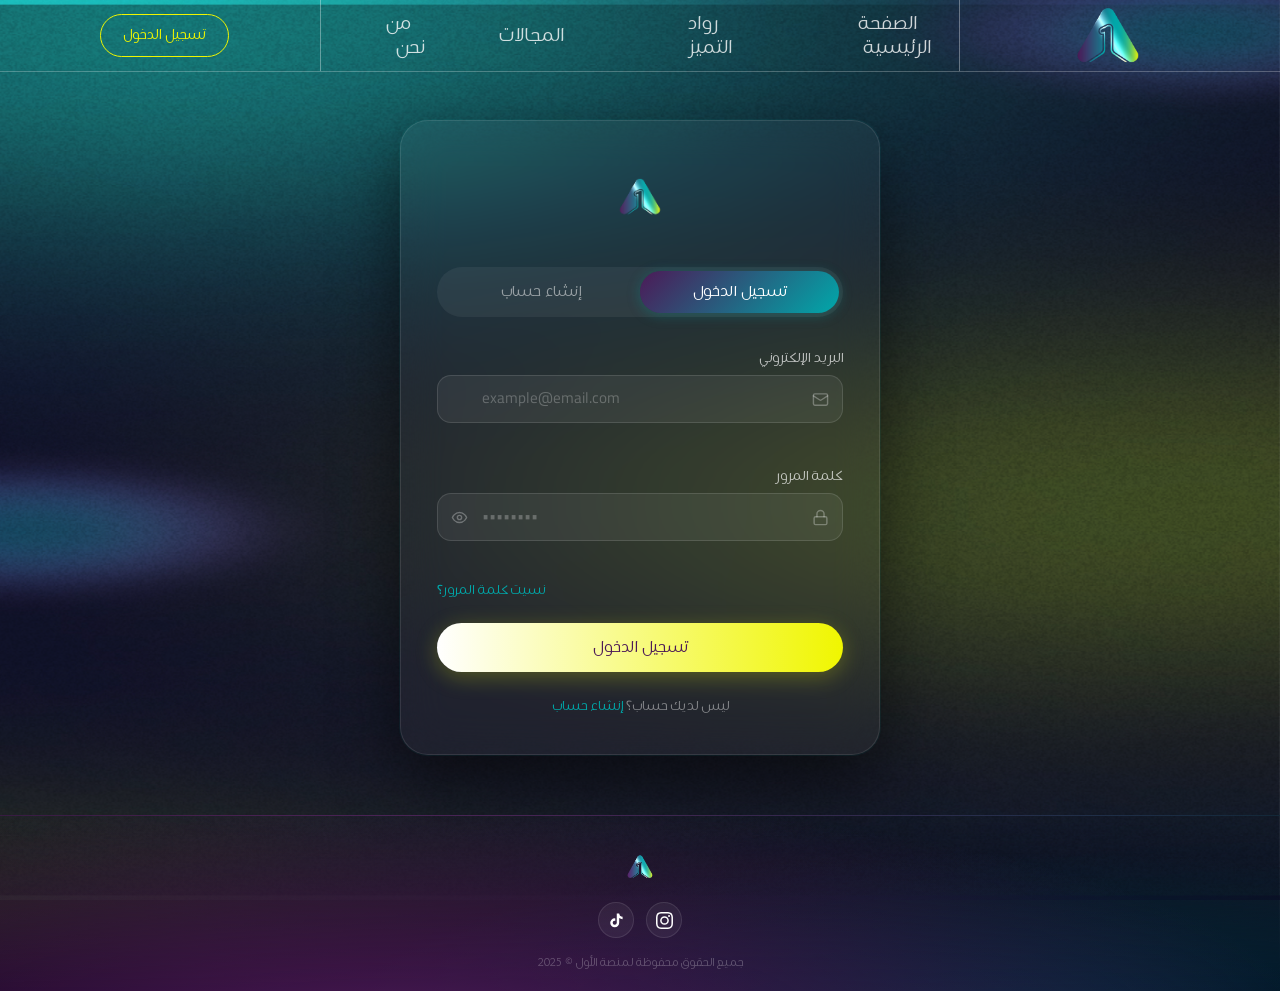
==== auth.html @ 6d7b95f9 "first commit" ====
<!DOCTYPE html>
<html lang="ar" dir="rtl">
<head>
  <meta charset="UTF-8">
  <meta name="viewport" content="width=device-width, initial-scale=1.0">
  <title>منصة الأول – تسجيل الدخول</title>
  <link rel="stylesheet" href="styles.css">
  <link rel="stylesheet" href="auth.css">
  <link href="https://fonts.googleapis.com/css2?family=Cairo:wght@300;400;600;700;900&display=swap" rel="stylesheet">
</head>
<body>

<div class="page-glass" aria-hidden="true"></div>

<!-- ══════════ HEADER ══════════ -->
<header class="hdr" id="hdr">
  <a href="index.html" class="logo">
    <img class="logo-img" src="assets/logo.png" alt="منصة الأول">
  </a>
  <ul class="nav" id="mainNav">
    <li><a href="index.html">الصفحة الرئيسية</a></li>
    <li><a href="index.html#pioneers-sec">رواد التميز</a></li>
    <li><a href="index.html#fields-sec">المجالات</a></li>
    <li><a href="index.html#team-sec">من نحن</a></li>
  </ul>
  <a href="auth.html" class="btn-login" style="border-color:var(--Y);color:var(--Y);">تسجيل الدخول</a>
  <div class="burger" id="burger"><span></span><span></span><span></span></div>
</header>

<!-- ══════════ AUTH SECTION ══════════ -->
<main class="auth-pg">
  <div class="auth-card">

    <!-- Logo inside card -->
    <div class="auth-logo">
      <img src="assets/logo.png" alt="منصة الأول">
    </div>

    <!-- Tabs -->
    <div class="auth-tabs" role="tablist">
      <button class="tab-btn active" id="tab-login" role="tab" aria-selected="true" aria-controls="panel-login" onclick="switchTab('login')">
        تسجيل الدخول
      </button>
      <button class="tab-btn" id="tab-signup" role="tab" aria-selected="false" aria-controls="panel-signup" onclick="switchTab('signup')">
        إنشاء حساب
      </button>
      <div class="tab-slider" id="tabSlider"></div>
    </div>

    <!-- ── LOGIN PANEL ── -->
    <div class="auth-panel active" id="panel-login" role="tabpanel">
      <form id="loginForm" novalidate autocomplete="on" onsubmit="submitLogin(event)">

        <div class="field-group">
          <label for="l-email">البريد الإلكتروني</label>
          <div class="input-wrap">
            <span class="input-icon">
              <svg width="17" height="17" viewBox="0 0 24 24" fill="none" stroke="currentColor" stroke-width="2" stroke-linecap="round" stroke-linejoin="round"><rect x="2" y="4" width="20" height="16" rx="2"/><path d="m22 7-8.97 5.7a1.94 1.94 0 0 1-2.06 0L2 7"/></svg>
            </span>
            <input type="email" id="l-email" name="email" placeholder="example@email.com" autocomplete="email" dir="ltr">
          </div>
          <span class="err-msg" id="l-email-err"></span>
        </div>

        <div class="field-group">
          <label for="l-pass">كلمة المرور</label>
          <div class="input-wrap">
            <span class="input-icon">
              <svg width="17" height="17" viewBox="0 0 24 24" fill="none" stroke="currentColor" stroke-width="2" stroke-linecap="round" stroke-linejoin="round"><rect x="3" y="11" width="18" height="11" rx="2"/><path d="M7 11V7a5 5 0 0 1 10 0v4"/></svg>
            </span>
            <input type="password" id="l-pass" name="password" placeholder="••••••••" autocomplete="current-password" dir="ltr">
            <button type="button" class="eye-btn" onclick="togglePass('l-pass', this)" aria-label="إظهار كلمة المرور">
              <svg class="eye-open" width="17" height="17" viewBox="0 0 24 24" fill="none" stroke="currentColor" stroke-width="2" stroke-linecap="round" stroke-linejoin="round"><path d="M2 12s3-7 10-7 10 7 10 7-3 7-10 7-10-7-10-7Z"/><circle cx="12" cy="12" r="3"/></svg>
              <svg class="eye-close" width="17" height="17" viewBox="0 0 24 24" fill="none" stroke="currentColor" stroke-width="2" stroke-linecap="round" stroke-linejoin="round" style="display:none"><path d="M17.94 17.94A10.07 10.07 0 0 1 12 20c-7 0-11-8-11-8a18.45 18.45 0 0 1 5.06-5.94"/><path d="M9.9 4.24A9.12 9.12 0 0 1 12 4c7 0 11 8 11 8a18.5 18.5 0 0 1-2.16 3.19"/><line x1="1" y1="1" x2="23" y2="23"/></svg>
            </button>
          </div>
          <span class="err-msg" id="l-pass-err"></span>
        </div>

        <div class="forgot-row">
          <a href="#" class="forgot-link">نسيت كلمة المرور؟</a>
        </div>

        <button type="submit" class="auth-btn">
          <span class="btn-text">تسجيل الدخول</span>
          <span class="btn-loader" aria-hidden="true"></span>
        </button>

        <p class="switch-hint">ليس لديك حساب؟ <button type="button" class="inline-link" onclick="switchTab('signup')">إنشاء حساب</button></p>
      </form>
    </div>

    <!-- ── SIGN UP PANEL ── -->
    <div class="auth-panel" id="panel-signup" role="tabpanel">
      <form id="signupForm" novalidate autocomplete="off" onsubmit="submitSignup(event)">

        <div class="field-group">
          <label for="s-name">الاسم الكامل</label>
          <div class="input-wrap">
            <span class="input-icon">
              <svg width="17" height="17" viewBox="0 0 24 24" fill="none" stroke="currentColor" stroke-width="2" stroke-linecap="round" stroke-linejoin="round"><circle cx="12" cy="8" r="4"/><path d="M4 20c0-4 3.6-7 8-7s8 3 8 7"/></svg>
            </span>
            <input type="text" id="s-name" name="fullname" placeholder="محمد أحمد العمري" autocomplete="name">
          </div>
          <span class="err-msg" id="s-name-err"></span>
        </div>

        <div class="field-group">
          <label for="s-email">البريد الإلكتروني</label>
          <div class="input-wrap">
            <span class="input-icon">
              <svg width="17" height="17" viewBox="0 0 24 24" fill="none" stroke="currentColor" stroke-width="2" stroke-linecap="round" stroke-linejoin="round"><rect x="2" y="4" width="20" height="16" rx="2"/><path d="m22 7-8.97 5.7a1.94 1.94 0 0 1-2.06 0L2 7"/></svg>
            </span>
            <input type="email" id="s-email" name="email" placeholder="example@email.com" autocomplete="email" dir="ltr">
          </div>
          <span class="err-msg" id="s-email-err"></span>
        </div>

        <div class="field-group">
          <label for="s-phone">رقم الهاتف</label>
          <div class="input-wrap">
            <span class="input-icon">
              <svg width="17" height="17" viewBox="0 0 24 24" fill="none" stroke="currentColor" stroke-width="2" stroke-linecap="round" stroke-linejoin="round"><path d="M22 16.92v3a2 2 0 0 1-2.18 2 19.79 19.79 0 0 1-8.63-3.07 19.5 19.5 0 0 1-6-6 19.79 19.79 0 0 1-3.07-8.67A2 2 0 0 1 4.11 2h3a2 2 0 0 1 2 1.72 12.84 12.84 0 0 0 .7 2.81 2 2 0 0 1-.45 2.11L8.09 9.91a16 16 0 0 0 6 6l1.27-1.27a2 2 0 0 1 2.11-.45 12.84 12.84 0 0 0 2.81.7A2 2 0 0 1 22 16.92z"/></svg>
            </span>
            <input type="tel" id="s-phone" name="phone" placeholder="05XXXXXXXX" autocomplete="tel" dir="ltr" maxlength="15">
          </div>
          <span class="err-msg" id="s-phone-err"></span>
        </div>

        <div class="field-group">
          <label for="s-pass">كلمة المرور</label>
          <div class="input-wrap">
            <span class="input-icon">
              <svg width="17" height="17" viewBox="0 0 24 24" fill="none" stroke="currentColor" stroke-width="2" stroke-linecap="round" stroke-linejoin="round"><rect x="3" y="11" width="18" height="11" rx="2"/><path d="M7 11V7a5 5 0 0 1 10 0v4"/></svg>
            </span>
            <input type="password" id="s-pass" name="password" placeholder="••••••••" autocomplete="new-password" dir="ltr" oninput="checkStrength(this.value)">
            <button type="button" class="eye-btn" onclick="togglePass('s-pass', this)" aria-label="إظهار كلمة المرور">
              <svg class="eye-open" width="17" height="17" viewBox="0 0 24 24" fill="none" stroke="currentColor" stroke-width="2" stroke-linecap="round" stroke-linejoin="round"><path d="M2 12s3-7 10-7 10 7 10 7-3 7-10 7-10-7-10-7Z"/><circle cx="12" cy="12" r="3"/></svg>
              <svg class="eye-close" width="17" height="17" viewBox="0 0 24 24" fill="none" stroke="currentColor" stroke-width="2" stroke-linecap="round" stroke-linejoin="round" style="display:none"><path d="M17.94 17.94A10.07 10.07 0 0 1 12 20c-7 0-11-8-11-8a18.45 18.45 0 0 1 5.06-5.94"/><path d="M9.9 4.24A9.12 9.12 0 0 1 12 4c7 0 11 8 11 8a18.5 18.5 0 0 1-2.16 3.19"/><line x1="1" y1="1" x2="23" y2="23"/></svg>
            </button>
          </div>
          <!-- Strength meter -->
          <div class="strength-meter" id="strengthMeter" aria-hidden="true">
            <div class="strength-bars">
              <span class="sbar" id="sb1"></span>
              <span class="sbar" id="sb2"></span>
              <span class="sbar" id="sb3"></span>
              <span class="sbar" id="sb4"></span>
            </div>
            <span class="strength-label" id="strengthLabel"></span>
          </div>
          <ul class="pass-rules" id="passRules">
            <li id="rule-len"><span class="rule-dot"></span>٨ أحرف على الأقل</li>
            <li id="rule-num"><span class="rule-dot"></span>رقم واحد على الأقل</li>
            <li id="rule-sym"><span class="rule-dot"></span>رمز خاص (! @ # ...)</li>
          </ul>
          <span class="err-msg" id="s-pass-err"></span>
        </div>

        <div class="field-group">
          <label for="s-confirm">تأكيد كلمة المرور</label>
          <div class="input-wrap">
            <span class="input-icon">
              <svg width="17" height="17" viewBox="0 0 24 24" fill="none" stroke="currentColor" stroke-width="2" stroke-linecap="round" stroke-linejoin="round"><path d="m9 12 2 2 4-4"/><rect x="3" y="11" width="18" height="11" rx="2"/><path d="M7 11V7a5 5 0 0 1 10 0v4"/></svg>
            </span>
            <input type="password" id="s-confirm" name="confirm" placeholder="••••••••" autocomplete="new-password" dir="ltr">
            <button type="button" class="eye-btn" onclick="togglePass('s-confirm', this)" aria-label="إظهار كلمة المرور">
              <svg class="eye-open" width="17" height="17" viewBox="0 0 24 24" fill="none" stroke="currentColor" stroke-width="2" stroke-linecap="round" stroke-linejoin="round"><path d="M2 12s3-7 10-7 10 7 10 7-3 7-10 7-10-7-10-7Z"/><circle cx="12" cy="12" r="3"/></svg>
              <svg class="eye-close" width="17" height="17" viewBox="0 0 24 24" fill="none" stroke="currentColor" stroke-width="2" stroke-linecap="round" stroke-linejoin="round" style="display:none"><path d="M17.94 17.94A10.07 10.07 0 0 1 12 20c-7 0-11-8-11-8a18.45 18.45 0 0 1 5.06-5.94"/><path d="M9.9 4.24A9.12 9.12 0 0 1 12 4c7 0 11 8 11 8a18.5 18.5 0 0 1-2.16 3.19"/><line x1="1" y1="1" x2="23" y2="23"/></svg>
            </button>
          </div>
          <span class="err-msg" id="s-confirm-err"></span>
        </div>

        <button type="submit" class="auth-btn">
          <span class="btn-text">إنشاء الحساب</span>
          <span class="btn-loader" aria-hidden="true"></span>
        </button>

        <p class="switch-hint">لديك حساب بالفعل؟ <button type="button" class="inline-link" onclick="switchTab('login')">تسجيل الدخول</button></p>
      </form>
    </div>

  </div>
</main>

<!-- ══════════ FOOTER ══════════ -->
<footer class="footer">
  <div class="footer-inner">
    <div class="footer-logo">
      <img class="logo-img" src="assets/logo.png" alt="منصة الأول" style="height:46px;">
    </div>
    <div class="footer-socials">
      <a href="#" class="soc-link" title="Instagram" aria-label="Instagram">
        <svg width="19" height="19" viewBox="0 0 24 24" fill="currentColor"><path d="M12 2.163c3.204 0 3.584.012 4.85.07 3.252.148 4.771 1.691 4.919 4.919.058 1.265.069 1.645.069 4.849 0 3.205-.012 3.584-.069 4.849-.149 3.225-1.664 4.771-4.919 4.919-1.266.058-1.644.07-4.85.07-3.204 0-3.584-.012-4.849-.07-3.26-.149-4.771-1.699-4.919-4.92-.058-1.265-.07-1.644-.07-4.849 0-3.204.013-3.583.07-4.849.149-3.227 1.664-4.771 4.919-4.919 1.266-.057 1.645-.069 4.849-.069zM12 0C8.741 0 8.333.014 7.053.072 2.695.272.273 2.69.073 7.052.014 8.333 0 8.741 0 12c0 3.259.014 3.668.072 4.948.2 4.358 2.618 6.78 6.98 6.98C8.333 23.986 8.741 24 12 24c3.259 0 3.668-.014 4.948-.072 4.354-.2 6.782-2.618 6.979-6.98.059-1.28.073-1.689.073-4.948 0-3.259-.014-3.667-.072-4.947-.196-4.354-2.617-6.78-6.979-6.98C15.668.014 15.259 0 12 0zm0 5.838a6.162 6.162 0 100 12.324 6.162 6.162 0 000-12.324zM12 16a4 4 0 110-8 4 4 0 010 8zm6.406-11.845a1.44 1.44 0 100 2.881 1.44 1.44 0 000-2.881z"/></svg>
      </a>
      <a href="#" class="soc-link" title="TikTok" aria-label="TikTok">
        <svg width="19" height="19" viewBox="0 0 24 24" fill="currentColor"><path d="M19.59 6.69a4.83 4.83 0 01-3.77-4.25V2h-3.45v13.67a2.89 2.89 0 01-2.88 2.5 2.89 2.89 0 01-2.89-2.89 2.89 2.89 0 012.89-2.89c.28 0 .54.04.79.1V9.01a6.34 6.34 0 00-.79-.05 6.34 6.34 0 00-6.34 6.34 6.34 6.34 0 006.34 6.34 6.34 6.34 0 006.34-6.34V8.53a8.15 8.15 0 004.77 1.53V6.6a4.85 4.85 0 01-1-.09z"/></svg>
      </a>
    </div>
    <div class="footer-copy">جميع الحقوق محفوظة لمنصة الأول &copy; 2025</div>
  </div>
</footer>

<script src="script.js"></script>
<script src="auth.js"></script>
</body>
</html>
---- styles.css ----
/* ============================================================
   منصة الأول v2 — Dark Theme (matching mockup)
   ============================================================ */
@font-face {
  font-family: 'Sukar';
  src: url('assets/fonts/Sukar-Regular.ttf') format('truetype');
  font-weight: 100 900;
  font-style: normal;
  font-display: swap;
}
@import url('https://fonts.googleapis.com/css2?family=Cairo:wght@300;400;600;700;900&display=swap');

:root {
  --Y:  #f0f600;   /* yellow */
  --T:  #00a8aa;   /* teal   */
  --P:  #4c1a57;   /* purple */
  --OW: #F0EEEA;   /* off-white */
  --BG: #06000f;   /* near-black */
  --BG2:#0d0020;
  --font:'Sukar','Cairo',sans-serif;
  --r20:20px; --r50:50px;
  --tr: all .3s ease;
  --glow-t: 0 0 30px rgba(0,168,170,.45);
  --glow-y: 0 0 30px rgba(240,246,0,.45);
}

/* ── Reset ── */
*,*::before,*::after{margin:0;padding:0;box-sizing:border-box;}
html{scroll-behavior:smooth;}
body{
  font-family:var(--font);direction:rtl;color:#fff;overflow-x:hidden;
  background: url('assets/خلفية الصفحة.jpg') center top / 100% 100% no-repeat;
}

/* ── Page-wide glass overlay ── */
.page-glass{
  position:fixed;inset:0;z-index:1;
  background:url('assets/افكت قلاسي .png') center/cover no-repeat;
  mix-blend-mode:overlay;
  opacity:1;
  pointer-events:none;
}
img{max-width:100%;display:block;}
a{text-decoration:none;color:inherit;}
button{font-family:var(--font);cursor:pointer;border:none;}

/* ── Keyframes ── */
@keyframes fadeUp  {from{opacity:0;transform:translateY(35px)}to{opacity:1;transform:translateY(0)}}
@keyframes fadeIn  {from{opacity:0}to{opacity:1}}
@keyframes float   {0%,100%{transform:translateY(0)}50%{transform:translateY(-16px)}}
@keyframes pulse   {0%,100%{transform:scale(1)}50%{transform:scale(1.06)}}
@keyframes blink   {0%,100%{opacity:1}50%{opacity:0}}
@keyframes marqueeRTL{from{transform:translateX(0)}to{transform:translateX(-25%)}}
@keyframes glowP   {0%,100%{box-shadow:0 0 20px rgba(0,168,170,.3)}50%{box-shadow:0 0 55px rgba(0,168,170,.7),0 0 100px rgba(0,168,170,.2)}}
@keyframes spinRing{to{transform:rotate(360deg)}}
@keyframes progressFill{from{stroke-dashoffset:440}to{stroke-dashoffset:0}}
@keyframes ringColor{from{stroke:#ffffff}to{stroke:#f5f880}}
@keyframes starDrift{from{opacity:0;transform:translateY(0)}50%{opacity:1}to{opacity:0;transform:translateY(-80vh)}}
@keyframes hexGlow {0%,100%{filter:drop-shadow(0 0 12px rgba(0,168,170,.4))}50%{filter:drop-shadow(0 0 30px rgba(0,168,170,.75))}}


/* ════════════════════ HEADER ════════════════════ */
.hdr{
  position:relative;width:100%;z-index:1000;
  height:72px;padding:0 0;
  display:flex;align-items:stretch;justify-content:space-between;
  background:transparent;
  border-bottom:1px solid rgba(255,255,255,.25);
  transition:var(--tr);
}
.hdr.solid{
  background:transparent;
}

/* Logo */
.logo{
  display:flex;
  align-items:center;
  gap:5px;
  flex-shrink:0;
  padding:0 28px;
  margin-right:100px; /* يزيد المسافة من اليمين → يدفه يسار */
}

.logo-img{height:110px;width:auto;mix-blend-mode:screen;}


/* Nav */
.nav{
  position:absolute;left:50%;transform:translateX(-50%);
  display:flex;align-items:center;gap:60px;list-style:none;
  height:100%;padding:0 28px;
  border-right:1px solid rgba(255,255,255,.35);
  border-left:1px solid rgba(255,255,255,.35);
}
.nav a{color:rgba(255,255,255,.8);font-size:1.2rem;font-weight:600;padding:7px 14px;border-radius:var(--r50);transition:var(--tr);}
.nav a:hover{color:var(--T);}

/* Login button — standalone outside nav */
.btn-login{
  display:flex;align-items:center;
  border:1.5px solid var(--T);color:var(--T);
  font-size:.9rem;font-weight:600;padding:0 22px;
  border-radius:var(--r50);transition:var(--tr);flex-shrink:0;
  margin:14px 28px;
  margin-left: 100px;
  color: #fff;
}
.btn-login:hover{background:var(--T);color:#fff;}

/* Hamburger */
.burger{display:none;flex-direction:column;gap:5px;cursor:pointer;z-index:1001;}
.burger span{width:24px;height:2.5px;background:#fff;border-radius:2px;transition:var(--tr);}
.burger.open span:nth-child(1){transform:rotate(45deg) translate(5px,5px);}
.burger.open span:nth-child(2){opacity:0;}
.burger.open span:nth-child(3){transform:rotate(-45deg) translate(5px,-5px);}

/* ════════════════════ HERO ════════════════════ */
.hero{
  position:relative;overflow:hidden;
  display:flex;align-items:center;justify-content:center;
  min-height:calc(100vh - 72px - 52px); /* 72px header + 52px ticker = ticker visible at bottom edge */
  padding:60px 20px;
  background: transparent;
}
.hero::before{content:none;}

.hero-content{
  position:relative;z-index:3;
  text-align:center;max-width:780px;padding:0 20px;
  animation:fadeUp .9s ease both;
}
.hero h1{
  font-size:clamp(1.8rem,5vw,3.4rem);font-weight:900;line-height:1.45;
  color:#fff;margin-bottom:16px;

}
.hero h1 .grad{
  background:linear-gradient(135deg,var(--Y),var(--T));
  -webkit-background-clip:text;-webkit-text-fill-color:transparent;background-clip:text;
}
.hero p{
  font-size:1rem;color:rgba(255,255,255,.62);line-height:1.85;
  margin-bottom:36px;max-width:540px;margin-left:auto;margin-right:auto;
}
.hero-btns{display:flex;gap:14px;justify-content:center;flex-wrap:wrap;}

.btn-Y{ /* white → yellow gradient fill */
  display:inline-block;
  padding:13px 32px;
  border-radius:var(--r50);
  background:linear-gradient(90deg, #ffffff 0%, var(--Y) 100%);
  color:var(--P);
  font-weight:700;
  font-size:.97rem;
  box-shadow:0 5px 22px rgba(191, 194, 51, 0.35);
  transition:var(--tr);
}

.btn-Y:hover{transform:translateY(-3px);box-shadow:0 10px 32px rgba(240,246,0,.55);}

.btn-T{ /* gradient border teal → white + white text */
  display:inline-block;padding:13px 32px;border-radius:var(--r50);
  background:transparent;color:#fff;font-weight:700;font-size:.97rem;
  border:none;position:relative;transition:var(--tr);
}
.btn-T::before{
  content:'';position:absolute;inset:0;border-radius:var(--r50);
  padding:2px;
  background:linear-gradient(90deg, var(--T) 0%, #ffffff 100%);
  -webkit-mask:linear-gradient(#fff 0 0) content-box, linear-gradient(#fff 0 0);
  -webkit-mask-composite:destination-out;
  mask:linear-gradient(#fff 0 0) content-box, linear-gradient(#fff 0 0);
  mask-composite:exclude;
  pointer-events:none;
}
.btn-T:hover{background:rgba(0,168,170,.1);transform:translateY(-3px);}

/* Ensure sections paint above glass overlay */
.ticker,.anim-sec,.pioneers-sec,.fields-sec,.platform-sec,.footer{
  position:relative;z-index:2;
}

/* Scroll indicator */
.scroll-hint{
  position:absolute;bottom:28px;left:50%;transform:translateX(-50%);
  display:flex;flex-direction:column;align-items:center;gap:7px;
  color:rgba(255,255,255,.35);font-size:.78rem;
  animation:fadeIn 2s 1.2s both;
}
.scroll-arrow{
  width:26px;height:26px;
  border-right:2px solid rgba(255,255,255,.3);
  border-bottom:2px solid rgba(255,255,255,.3);
  transform:rotate(45deg);animation:float 2s ease-in-out infinite;
}

/* ════════════════════ TICKER / MARQUEE ════════════════════ */
.ticker{
  background:rgba(0,0,0,.35);
  border-top: 1px solid rgba(255,255,255,.08);
  border-bottom:1px solid rgba(255,255,255,.08);
  padding:15px 0;overflow:hidden;white-space:nowrap;
  direction:ltr; /* يجعل الـ overflow يكون من اليمين → لا فراغ */
}
.ticker-track{
  display:flex;
  direction:ltr;
  animation:marqueeRTL 28s linear infinite;
  will-change:transform;
}
.ticker-text{
  font-weight:700;font-size:.9rem;color:#fff;
  white-space:nowrap;flex-shrink:0;
}
.ticker-logo{
  height:22px;width:auto;
  mix-blend-mode:screen;opacity:.9;
  flex-shrink:0;
  margin:0 28px; /* مسافة متساوية من اليمين واليسار */
}



/* ════════════════════ SECTION BASE ════════════════════ */
.sec{padding:75px 5%;}
.sec-ttl{text-align:center;margin-bottom:52px;}
.sec-ttl h2{
  font-size:clamp(1.7rem,3.5vw,2.6rem);font-weight:900;color:#fff;
  display:inline-block;position:relative;margin-bottom:8px;
}
.sec-ttl h2::after{
  content:'';position:absolute;bottom:-8px;right:50%;transform:translateX(50%);
  width:50px;height:3px;
 
tl p{color:rgba(255,255,255,.5);font-size:.97rem;max-width:560px;margin:22px auto 0;line-height:1.8;}}
.sec-t



/* ════════════════════ FIELDS (مجالات) ════════════════════ */
.fields-sec{
  background: url('assets/خلفية المجالات.jpg') center/cover no-repeat;
  padding: 60px 5% 70px;
}

/* المجالات.png خلفية للـ row كاملاً — الكروت تتوزع فوقها */
.fields-row{
  display:flex;
  justify-content:space-around;
  align-items:center;
  max-width:1140px;
  margin:0 auto;
  padding: 72px 5% 52px;
  gap:0;
}

.field-card{
  flex:1;
  display:flex;flex-direction:column;align-items:center;
  gap:36px;cursor:pointer;
  transition:transform .35s ease;
}
.field-card:hover{transform:translateY(-12px);}

.field-icon-img{
  width: clamp(120px, 13vw, 175px);
  height:auto;
  object-fit:contain;
  transition:transform .35s ease;
  filter:drop-shadow(0 4px 20px rgba(0,0,0,.45));
}

.field-icon-img{
  width: clamp(460px, 18vw, 260px);
  height: auto;
  transition: transform .3s ease;
}

.field-card:hover .field-icon-img{
  transform: scale(1.12);
}

/* ════════════════════ PLATFORM ABOUT ════════════════════ */
.platform-sec{
  background:transparent;
  position:relative;
}
.platform-inner{max-width:700px;margin:0 auto;text-align:center;}
.platform-sec .sec-ttl h2{color:#fff;}
.platform-sec .sec-ttl h2::after{display:none;}
.platform-sec p{
  color:rgba(255,255,255,.65);font-size:1rem;line-height:1.95;
}

/* ════════════════════ TEAM SECTION ════════════════════ */
.team-sec{
  padding:75px 5%;
}
.team-grid{
  display:grid;
  grid-template-columns:repeat(5,1fr);
  gap:22px;
  max-width:1200px;
  margin:0 auto;
}
.team-card{
  background:rgba(255,255,255,.05);
  border:1px solid rgba(255,255,255,.1);
  border-radius:20px;
  padding:32px 18px 24px;
  text-align:center;
  display:flex;flex-direction:column;align-items:center;gap:12px;
  transition:border-color .3s ease, transform .3s ease;
  cursor:pointer;
}
.team-card:hover{
  border-color:rgba(0,168,170,.5);
  transform:translateY(-6px);
}
@keyframes cardLift{
  0%   {transform:translateY(0);}
  50%  {transform:translateY(-14px);}
  100% {transform:translateY(0);}
}
.team-card.lifting{
  animation:cardLift .55s ease-in-out both;
  border-color:rgba(0,168,170,.7);
  box-shadow:0 0 28px rgba(0,168,170,.25);
}
.team-avatar{
  width:80px;height:80px;border-radius:50%;
  background:linear-gradient(135deg,#4c1a57,#00a8aa);
  display:flex;align-items:center;justify-content:center;
  font-size:1.7rem;font-weight:900;color:#fff;
  box-shadow:0 4px 20px rgba(0,168,170,.3);
  flex-shrink:0;
}
.team-card h3{
  font-size:1rem;font-weight:700;color:#fff;margin:0;
}
.team-card span{
  font-size:.82rem;color:var(--T);font-weight:600;letter-spacing:.5px;
}

@media(max-width:1050px){
  .team-grid{grid-template-columns:repeat(3,1fr);}
}
@media(max-width:640px){
  .team-grid{grid-template-columns:repeat(2,1fr);}
}

/* ════════════════════ FOOTER ════════════════════ */
.footer{
  background:
    radial-gradient(ellipse 120% 220% at 30% 120%, rgba(76,26,87,.95) 0%, transparent 60%),
    radial-gradient(ellipse 100% 180% at 80% 120%, rgba(0,60,80,.75) 0%, transparent 55%),
    linear-gradient(180deg, rgba(6,0,15,0) 0%, #06000f 100%);
  padding:28px 5% 18px;
  border-top:1px solid rgba(255,255,255,.06);
  position:relative;
  z-index:2;
}
.footer-inner{
  max-width:1100px;margin:0 auto;
  display:flex;flex-direction:column;align-items:center;gap:12px;
  text-align:center;
}
.footer-follow{
  font-size:.82rem;font-weight:600;
  color:rgba(255,255,255,.5);
  letter-spacing:.4px;
}
.footer-socials{display:flex;gap:12px;align-items:center;}
.soc-link{
  width:36px;height:36px;border-radius:50%;
  background:rgba(255,255,255,.05);
  border:1px solid rgba(255,255,255,.1);
  display:flex;align-items:center;justify-content:center;
  transition:var(--tr);
}
.soc-link svg{width:17px;height:17px;}
.soc-link:hover{
  background:rgba(0,168,170,.12);
  border-color:rgba(0,168,170,.5);
  transform:translateY(-3px);
  box-shadow:0 4px 14px rgba(0,168,170,.2);
}
.footer-copy{color:rgba(255,255,255,.25);font-size:.75rem;}

/* ════════════════════ ANIMATION SECTION ════════════════════ */
.anim-sec{
  min-height:100vh;
  background:
    radial-gradient(ellipse 700px 600px at 20% 50%, rgba(76,26,87,.35) 0%, transparent 70%),
    radial-gradient(ellipse 600px 500px at 80% 40%, rgba(0,168,170,.15) 0%, transparent 65%),
    rgba(0,0,0,.5);
  display:flex;align-items:center;justify-content:center;
  position:relative;overflow:hidden;
}
.anim-inner{position:relative;text-align:center;z-index:2;min-width:320px;height:160px;display:flex;align-items:center;justify-content:center;}

.anim-logo{
  height:130px;width:auto;mix-blend-mode:screen;
  transition:opacity .5s ease,transform .5s ease;
  animation:glowP 2.5s ease-in-out infinite;
  position:absolute;
}
.anim-logo.hide{opacity:0;transform:scale(.5);}

.tw{
  position:absolute;
  font-size:clamp(3rem,7vw,5.5rem);font-weight:900;
  min-width:320px;text-align:center;
  opacity:0;transition:opacity .4s ease;
  white-space:nowrap;
}
.tw.show{opacity:1;}
.tw.c-W{color:#fff;}
.tw.c-Y{color:var(--Y);}
.tw.c-T{color:var(--T);}
.cursor{display:inline-block;width:4px;height:.9em;background:currentColor;margin-right:3px;vertical-align:middle;animation:blink .85s ease-in-out infinite;}

/* ════════════════════ QUIZ PAGE ════════════════════ */
.quiz-pg{
  min-height:100vh;
  background:transparent;
  display:flex;align-items:center;justify-content:center;
  padding:100px 20px 60px;
}
.quiz-wrap{
  max-width:1100px;width:100%;
  display:flex;flex-direction:column;align-items:center;
  gap:44px;
}
.quiz-dots{display:flex;justify-content:center;gap:10px;}
.qdot{width:12px;height:12px;border-radius:50%;background:rgba(255,255,255,.18);transition:var(--tr);}
.qdot.active{background:var(--Y);transform:scale(1.3);}
.qdot.done{background:var(--T);}

.quiz-question{text-align:center;animation:fadeUp .5s ease both;}
.quiz-question h1{
  font-size:clamp(2rem,4.5vw,3.2rem);font-weight:900;color:#fff;line-height:1.55;
}

.q-tri-row{
  display:flex;flex-wrap:wrap;gap:24px;
  justify-content:center;align-items:flex-start;
  animation:fadeUp .6s ease .15s both;
}

/* Triangle option button */
.q-tri-btn{
  position:relative;width:215px;height:230px;
  background:url('assets/مثلث الأسئلة.png') center/contain no-repeat;
  border:none;cursor:pointer;padding:0;
  filter:drop-shadow(0 0 14px rgba(0,168,170,.45));
  transition:filter .3s ease,transform .3s ease;
  flex-shrink:0;
}
/* Teal gradient overlay — masked to triangle shape, shows on hover/selected */
.q-tri-btn::before{
  content:'';position:absolute;inset:0;
  background:linear-gradient(160deg,#00a8aa,#00d4d4 55%,#006870);
  -webkit-mask:url('assets/مثلث الأسئلة.png') center/contain no-repeat;
  mask:url('assets/مثلث الأسئلة.png') center/contain no-repeat;
  opacity:0;
  transition:opacity .35s ease;
}
.q-tri-btn:hover{
  filter:drop-shadow(0 0 26px rgba(0,168,170,.85));
  transform:translateY(-8px);
}
.q-tri-btn:hover::before,
.q-tri-btn.selected::before{
  opacity:1;
}
.q-tri-content{
  position:absolute;inset:0;z-index:1;
  display:flex;align-items:center;justify-content:center;
  padding:72px 22% 20px;
  text-align:center;
  font-family:var(--font);font-weight:700;font-size:.88rem;color:#fff;
  line-height:1.6;
}

/* ===== LOADING PAGE CLEAN ===== */

.load-custom{
  min-height:calc(100vh - 72px);
  background:url('assets/تحميل لنتيجة ١.png') center/cover no-repeat;
  display:flex;
  align-items:center;
  justify-content:center;
  padding-top:40px;
  position:relative;
  font-family:'Cairo',sans-serif;
}

/* Glass */
.glass{
  position:absolute;
  inset:0;z-index:1;
  background:url('assets/افكت قلاسي .png') center/cover no-repeat;
  mix-blend-mode:overlay;
  opacity:0.4;
  pointer-events:none;
}

/* Content */
.load-content{
  position:relative;
  text-align:center;
  z-index:2;
}

/* Ring - تغيير حجم الدائرة حقت التحميل  */
.ring{
  position:relative;
  width:300px;
  height:300px;
  margin:auto;
}

.ring svg{
  transform:rotate(-90deg);
}

/* Background circle */
.ring .bg{
  fill:none;
  stroke:rgba(255,255,255,.15);
  stroke-width:8;
}

/* Progress circle */
.ring .fill{
  fill:none;
  stroke:#ffffff;
  stroke-width:10;
  stroke-linecap:round;
  stroke-dasharray:440;
  stroke-dashoffset:440;
  transition:stroke-dashoffset .3s linear;
  animation:ringColor 6s linear forwards;
}

/* Percentage */
#pct{
  position:absolute;
  top:50%;
  left:50%;
  transform:translate(-50%,-50%);
  font-weight:900;
  font-size:34px;
  color:#f0f600;
}

/* Text */
#msg{
  margin-top:20px;
  color:#fff;
  font-weight:600;
  font-size:22px;
  transition:opacity .3s;
}
/* ═════════════ RESULT PAGE ═════════════ */
.result-page{
  min-height:100vh;
  background-size:cover;
  background-position:center;
  display:flex;
  flex-direction:column;
  align-items:center;
  justify-content:flex-start;
  padding:120px 20px 60px;
}

/* العنوان */
.title{
  color:#fff;
  font-size:52px;
  margin-bottom:60px;
  text-align:center;
}

/* الحاوية */
.result-wrapper{
  display:flex;
  align-items:center;
  justify-content:center;
  gap:80px;
  flex-wrap:wrap;
}

/* ═════ LEFT SECTION ═════ */
.triangle-box{
  position:relative;
  width:460px;
  height:460px;
  display:flex;
  flex-direction:column;
  align-items:center;
  justify-content:center;
}

/* المثلث */
.triangle{
  width:100%;
  opacity:.95;
}

/* الصاروخ */
.rocket{
  position:absolute;
  width:240px; /* كان 180 */
  top:42%;
  left:50%;
  transform:translate(-50%,-50%);
  transform-origin:center;
  animation:rocketTilt 1s ease forwards;
  animation-delay:3.2s;
}

/* اسم المجال تحت المثلث */
.field-label{
  margin-top:20px;
  color:#fff;
  font-size:30px;
  font-weight:600;
  opacity:0;
  animation:fadeIn 0.8s ease forwards;
  animation-delay:1.2s;
}

/* شريط التحميل */
.loading-bar{
  position:absolute;
  bottom:80px;
  left:50%;
  transform:translateX(-50%);
  width:180px;
  height:10px;
  background:rgba(255,255,255,.15);
  border-radius:20px;
  overflow:hidden;
}

.loading-bar span{
  display:block;
  height:100%;
  width:0%;
  background:#7c3aed; /* بنفسجي */
  animation:loadBar 1.8s forwards;
  animation-delay:0.5s;
}

/* ═════ RIGHT SECTION ═════ */
.result-info{
  display:flex;
  flex-direction:column;
  align-items:flex-start;
  opacity:0;
  transform:translateX(80px);
  animation:showRight 1s ease forwards;
  animation-delay:4.2s;
}

/* النسبة */
.percent{
  font-size:90px;
  color:#fff;
  font-weight:900;
}

/* الزر */
.cta-btn{
  margin-top:25px;
  padding:16px 34px;
  border:none;
  border-radius:40px;
  background:linear-gradient(90deg,#f0f600,#00a8aa);
  color:#000;
  font-size:18px;
  font-weight:800;
  cursor:pointer;
}

/* ═════ ANIMATIONS ═════ */

@keyframes loadBar{
  to{ width:100%; }
}

/* انتقال المجموعة لليسار */
@keyframes moveLeft{
  to{
    transform:translateX(-160px) scale(1.05);
  }
}

/* ميلان الصاروخ */
@keyframes rocketTilt{
  to{
    transform:translate(-50%,-50%) rotate(35deg);
  }
}

/* ظهور اليمين */
@keyframes showRight{
  to{
    opacity:1;
    transform:translateX(0);
  }
}

/* ظهور النص */
@keyframes fadeIn{
  to{ opacity:1; }
}

/* ═════ RESPONSIVE ═════ */

@media (max-width: 900px){
  .result-wrapper{
    flex-direction:column;
    gap:60px;
  }

  .triangle-box{
    width:320px;
    height:320px;
  }

  .percent{
    font-size:70px;
  }
}

/* ════════════════════ PIONEERS DETAIL PAGE ════════════════════ */
.pio-pg{min-height:100vh;background:var(--BG);padding-top:80px;}
.pio-hdr{
  background:linear-gradient(135deg,rgba(76,26,87,.5),rgba(0,168,170,.15));
  border-bottom:1px solid rgba(0,168,170,.15);
  padding:55px 5%;text-align:center;
}
.pio-hdr h1{font-size:clamp(1.7rem,4vw,2.5rem);font-weight:900;}
.pio-hdr p{color:rgba(255,255,255,.55);margin-top:8px;font-size:.95rem;}

.pio-body{
  display:grid;grid-template-columns:320px 1fr;
  max-width:1150px;margin:0 auto;padding:36px 5%;gap:32px;
  min-height:calc(100vh - 80px - 140px);
}


.pio-list{display:flex;flex-direction:column;gap:11px;}
.pio-thumb{
  display:flex;align-items:center;gap:13px;padding:14px 16px;
  background:rgba(255,255,255,.04);border:1.5px solid rgba(255,255,255,.07);
  border-radius:14px;cursor:pointer;transition:var(--tr);
}
.pio-thumb:hover,.pio-thumb.active{border-color:var(--T);background:rgba(0,168,170,.08);}
.pio-t-photo{
  width:54px;height:54px;border-radius:50%;flex-shrink:0;
  object-fit:cover;object-position:top;
  border:2px solid rgba(0,168,170,.4);
}
.pio-t-info h4{font-size:.93rem;font-weight:700;}
.pio-t-info span{font-size:.78rem;color:var(--T);}

.pio-detail{
  background:rgba(255,255,255,.04);backdrop-filter:blur(20px);
  border:1px solid rgba(255,255,255,.08);
  border-radius:24px;padding:44px 36px;
  text-align:center;display:flex;flex-direction:column;align-items:center;gap:16px;
  animation:fadeIn .4s ease;
}
.pio-d-photo{
  width:150px;height:150px;border-radius:50%;
  object-fit:cover;object-position:top;
  border:4px solid transparent;
  background:linear-gradient(var(--BG),var(--BG)) padding-box,
             linear-gradient(135deg,var(--T),var(--Y)) border-box;
  box-shadow:0 8px 30px rgba(0,168,170,.25);
}
.pio-d-name{font-size:1.85rem;font-weight:900;}
.pio-d-field{color:var(--T);font-weight:600;}
.pio-d-bio{color:rgba(255,255,255,.6);line-height:1.9;font-size:.95rem;max-width:460px;}

/* ════════════════════ RESPONSIVE ════════════════════ */
@media(max-width:900px){
  .fields-row{flex-direction:column;align-items:center;gap:16px;}
  .field-item.center .hex-shape,.field-item:not(.center) .hex-shape{width:190px;height:220px;}
  .pio-body{grid-template-columns:1fr;}
  .pio-list{display:grid;grid-template-columns:repeat(2,1fr);}
}
@media(max-width:700px){
  .hdr{height:60px;align-items:center;padding:0 20px;}
  .logo{border-left:none;padding:0;}
  .nav{display:none;position:static;transform:none;border:none;height:auto;padding:0;}
  .btn-login{display:none;}
  .burger{display:flex;}
  .nav.open{
    display:flex;flex-direction:column;position:fixed;inset:0;
    background:rgba(6,0,15,.97);backdrop-filter:blur(20px);
    align-items:center;justify-content:center;z-index:1000;gap:20px;list-style:none;
    transform:none;left:auto;
  }
  .nav.open a{font-size:1.15rem;}
  .hero h1{font-size:1.7rem;}
  .hero-btns{flex-direction:column;align-items:center;}
  .q-tri-btn{width:160px;height:170px;}
  .q-tri-content{padding:52px 18% 15px;font-size:.8rem;}
}
@media(max-width:480px){
  .pio-list{grid-template-columns:1fr;}
  .fields-row{gap:12px;}
  .q-tri-btn{width:140px;height:150px;}
  .q-tri-content{padding:46px 16% 12px;font-size:.75rem;}
}

/* Reveal */
.reveal{opacity:0;transform:translateY(38px);transition:opacity .7s ease,transform .7s ease;}
.reveal.in{opacity:1;transform:translateY(0);}

/* ════════════════════ CAROUSEL (LARGE VERSION) ════════════════════ */

.carousel-wrapper{
  position:relative;
  display:flex;
  justify-content:center;
  align-items:center;
  margin-top:70px;
}

/* viewport أكبر */
.carousel{
  width:calc(4 * 240px + 3 * 30px); /* 4 عناصر */
  max-width:95vw;
  overflow:hidden;
}

/* track */
.carousel-track{
  display:flex;
  direction:ltr;
  gap:30px;
  transition:transform .55s ease;
  will-change:transform;
}

/* item أكبر */
.item{
  flex:0 0 240px;
  text-align:center;
  display:flex;
  flex-direction:column;
  align-items:center;
  justify-content:flex-start;
  gap:12px;
}

/* الصور أكبر */
.item img{
  width:100%;
  height:340px;
  object-fit:contain;
  object-position:top;
  display:block;
}

/* الاسم */
.item p{
  color:#fff;
  font-size:1.1rem;
  font-weight:700;
  margin-top:6px;
  letter-spacing:0.5px;
}

/* ━━━ الأسهم ━━━ */
.nav-btn{
  position:absolute;
  top:42%;
  transform:translateY(-50%);
  width:58px;
  height:58px;
  border-radius:50%;
  border:1px solid rgba(255,255,255,.25);
  background:rgba(255,255,255,.08);
  color:#fff;
  font-size:24px;
  cursor:pointer;
  display:flex;
  align-items:center;
  justify-content:center;
  z-index:10;
  transition:all .3s ease;
  backdrop-filter: blur(6px);
}

.nav-btn:hover{
  background:var(--T);
  border-color:var(--T);
  transform:translateY(-50%) scale(1.08);
}

/* مواقع الأسهم */
.nav-btn.prev{ right:calc(50% + 520px); }
.nav-btn.next{ left:calc(50% + 520px); }

/* ════════════════════ RESPONSIVE ════════════════════ */

@media(max-width:1100px){
  .carousel{
    width:calc(3 * 220px + 2 * 25px);
  }

  .item{ flex:0 0 220px; }
  .item img{ height:320px; }

  .nav-btn.prev{ right:calc(50% + 420px); }
  .nav-btn.next{ left:calc(50% + 420px); }
}

@media(max-width:900px){
  .carousel{
    width:calc(2 * 220px + 1 * 25px);
  }

  .nav-btn.prev{ right:calc(50% + 320px); }
  .nav-btn.next{ left:calc(50% + 320px); }
}

@media(max-width:600px){
  .carousel{
    width:220px;
  }

  .item{ flex:0 0 220px; }
  .item img{ height:300px; }

  .nav-btn{
    width:50px;
    height:50px;
    font-size:20px;
  }

  .nav-btn.prev{ right:calc(50% + 120px); }
  .nav-btn.next{ left:calc(50% + 120px); }
}
---- auth.css ----
/* ============================================================
   منصة الأول — Auth Page (Login / Sign Up)
   ============================================================ */

/* ══ Page layout ══ */
.auth-pg {
  position: relative;
  z-index: 2;
  min-height: calc(100vh - 72px - 88px);
  display: flex;
  align-items: center;
  justify-content: center;
  padding: 48px 20px 60px;
}

/* ══ Card ══ */
.auth-card {
  width: 100%;
  max-width: 480px;
  background: rgba(255, 255, 255, 0.04);
  border: 1px solid rgba(255, 255, 255, 0.1);
  border-radius: 28px;
  padding: 40px 36px 36px;
  backdrop-filter: blur(22px);
  -webkit-backdrop-filter: blur(22px);
  box-shadow:
    0 0 0 1px rgba(0, 168, 170, 0.08),
    0 24px 64px rgba(0, 0, 0, 0.55);
  animation: fadeUp .55s ease both;
}

/* ══ Logo inside card ══ */
.auth-logo {
  text-align: center;
  margin-bottom: 28px;
}
.auth-logo img {
  height: 72px;
  width: auto;
  mix-blend-mode: screen;
  display: inline-block;
}

/* ══ Tabs ══ */
.auth-tabs {
  position: relative;
  display: flex;
  background: rgba(255, 255, 255, 0.06);
  border-radius: 50px;
  padding: 4px;
  margin-bottom: 32px;
  gap: 0;
}

.tab-btn {
  flex: 1;
  position: relative;
  z-index: 1;
  padding: 11px 0;
  border-radius: 50px;
  background: transparent;
  border: none;
  color: rgba(255, 255, 255, 0.5);
  font-family: var(--font);
  font-size: 0.97rem;
  font-weight: 700;
  cursor: pointer;
  transition: color 0.3s ease;
}
.tab-btn.active { color: #fff; }

.tab-slider {
  position: absolute;
  top: 4px;
  right: 4px;
  width: calc(50% - 4px);
  height: calc(100% - 8px);
  background: linear-gradient(135deg, var(--P), var(--T));
  border-radius: 50px;
  transition: transform 0.35s cubic-bezier(.4,0,.2,1);
  z-index: 0;
  box-shadow: 0 2px 14px rgba(0, 168, 170, 0.3);
}
.tab-slider.moved { transform: translateX(-100%); }

/* ══ Panels ══ */
.auth-panel {
  display: none;
  animation: fadeUp 0.35s ease both;
}
.auth-panel.active { display: block; }

/* ══ Field groups ══ */
.field-group {
  margin-bottom: 20px;
}
.field-group label {
  display: block;
  font-size: 0.88rem;
  font-weight: 600;
  color: rgba(255, 255, 255, 0.7);
  margin-bottom: 8px;
}

/* ══ Input wrapper ══ */
.input-wrap {
  position: relative;
  display: flex;
  align-items: center;
}

.input-wrap input {
  width: 100%;
  background: rgba(255, 255, 255, 0.06);
  border: 1.5px solid rgba(255, 255, 255, 0.12);
  border-radius: 14px;
  padding: 13px 44px 13px 44px;
  color: #fff;
  font-family: var(--font);
  font-size: 0.95rem;
  outline: none;
  transition: border-color 0.3s ease, box-shadow 0.3s ease, background 0.3s ease;
}

.input-wrap input::placeholder {
  color: rgba(255, 255, 255, 0.25);
  font-family: 'Cairo', sans-serif;
}

.input-wrap input:focus {
  border-color: var(--T);
  background: rgba(0, 168, 170, 0.07);
  box-shadow: 0 0 0 3px rgba(0, 168, 170, 0.15);
}

.input-wrap input.error {
  border-color: #ff5c5c;
  box-shadow: 0 0 0 3px rgba(255, 92, 92, 0.12);
}

.input-wrap input.valid {
  border-color: #00c896;
  box-shadow: 0 0 0 3px rgba(0, 200, 150, 0.1);
}

/* Icon on the right (RTL start) */
.input-icon {
  position: absolute;
  right: 14px;
  color: rgba(255, 255, 255, 0.3);
  display: flex;
  align-items: center;
  pointer-events: none;
  transition: color 0.3s ease;
}
.input-wrap:focus-within .input-icon { color: var(--T); }

/* Eye toggle on the left (RTL end) */
.eye-btn {
  position: absolute;
  left: 14px;
  background: transparent;
  border: none;
  color: rgba(255, 255, 255, 0.3);
  display: flex;
  align-items: center;
  cursor: pointer;
  padding: 0;
  transition: color 0.3s ease;
}
.eye-btn:hover { color: var(--T); }

/* ══ Error messages ══ */
.err-msg {
  display: block;
  font-size: 0.78rem;
  color: #ff7070;
  margin-top: 6px;
  min-height: 18px;
  padding-right: 4px;
  opacity: 0;
  transform: translateY(-4px);
  transition: opacity 0.25s ease, transform 0.25s ease;
}
.err-msg.show {
  opacity: 1;
  transform: translateY(0);
}

/* ══ Strength meter ══ */
.strength-meter {
  display: none;
  align-items: center;
  gap: 10px;
  margin-top: 10px;
}
.strength-meter.visible { display: flex; }

.strength-bars {
  display: flex;
  gap: 5px;
  flex: 1;
}
.sbar {
  flex: 1;
  height: 5px;
  border-radius: 10px;
  background: rgba(255, 255, 255, 0.1);
  transition: background 0.3s ease;
}
.sbar.weak    { background: #ff5c5c; }
.sbar.medium  { background: #f0a030; }
.sbar.strong  { background: #00c896; }

.strength-label {
  font-size: 0.78rem;
  font-weight: 700;
  white-space: nowrap;
  min-width: 45px;
  text-align: left;
}
.strength-label.weak   { color: #ff5c5c; }
.strength-label.medium { color: #f0a030; }
.strength-label.strong { color: #00c896; }

/* ══ Password rules ══ */
.pass-rules {
  list-style: none;
  margin-top: 10px;
  display: flex;
  flex-direction: column;
  gap: 5px;
}
.pass-rules li {
  font-size: 0.79rem;
  color: rgba(255, 255, 255, 0.4);
  display: flex;
  align-items: center;
  gap: 7px;
  transition: color 0.3s ease;
}
.pass-rules li.ok { color: #00c896; }

.rule-dot {
  width: 7px;
  height: 7px;
  border-radius: 50%;
  background: rgba(255, 255, 255, 0.2);
  flex-shrink: 0;
  transition: background 0.3s ease;
}
.pass-rules li.ok .rule-dot { background: #00c896; }

/* ══ Forgot password ══ */
.forgot-row {
  text-align: left;
  margin-bottom: 22px;
  margin-top: -8px;
}
.forgot-link {
  font-size: 0.82rem;
  color: var(--T);
  font-weight: 600;
  transition: opacity 0.2s;
}
.forgot-link:hover { opacity: 0.75; }

/* ══ Submit button ══ */
.auth-btn {
  width: 100%;
  padding: 14px;
  border-radius: 50px;
  background: linear-gradient(90deg, #fff 0%, var(--Y) 100%);
  color: var(--P);
  font-family: var(--font);
  font-size: 1rem;
  font-weight: 800;
  border: none;
  cursor: pointer;
  position: relative;
  overflow: hidden;
  transition: transform 0.25s ease, box-shadow 0.25s ease, opacity 0.25s ease;
  box-shadow: 0 5px 22px rgba(240, 246, 0, 0.25);
  display: flex;
  align-items: center;
  justify-content: center;
  gap: 10px;
  margin-top: 6px;
}
.auth-btn:hover {
  transform: translateY(-2px);
  box-shadow: 0 10px 32px rgba(240, 246, 0, 0.45);
}
.auth-btn:active { transform: translateY(0); }
.auth-btn.loading .btn-text { opacity: 0; }
.auth-btn.loading .btn-loader { display: block; }
.auth-btn.loading { pointer-events: none; opacity: 0.85; }

.btn-loader {
  display: none;
  width: 20px;
  height: 20px;
  border: 2.5px solid rgba(76, 26, 87, 0.3);
  border-top-color: var(--P);
  border-radius: 50%;
  animation: spin 0.7s linear infinite;
  position: absolute;
}

@keyframes spin { to { transform: rotate(360deg); } }

/* ══ Switch hint ══ */
.switch-hint {
  text-align: center;
  font-size: 0.84rem;
  color: rgba(255, 255, 255, 0.45);
  margin-top: 20px;
}

.inline-link {
  background: none;
  border: none;
  color: var(--T);
  font-family: var(--font);
  font-size: 0.84rem;
  font-weight: 700;
  cursor: pointer;
  padding: 0;
  transition: opacity 0.2s;
}
.inline-link:hover { opacity: 0.75; }

/* ══ Success toast ══ */
.auth-toast {
  position: fixed;
  bottom: 32px;
  left: 50%;
  transform: translateX(-50%) translateY(20px);
  background: linear-gradient(135deg, var(--P), var(--T));
  color: #fff;
  padding: 14px 28px;
  border-radius: 50px;
  font-size: 0.92rem;
  font-weight: 700;
  box-shadow: 0 8px 30px rgba(0, 0, 0, 0.4);
  z-index: 9999;
  opacity: 0;
  transition: opacity 0.35s ease, transform 0.35s ease;
  pointer-events: none;
  white-space: nowrap;
}
.auth-toast.show {
  opacity: 1;
  transform: translateX(-50%) translateY(0);
}

/* ══ Success overlay ══ */
#successOverlay {
  position: fixed;
  inset: 0;
  z-index: 9000;
  display: flex;
  align-items: center;
  justify-content: center;
  background: rgba(6, 0, 15, 0.75);
  backdrop-filter: blur(18px);
  -webkit-backdrop-filter: blur(18px);
  opacity: 0;
  transition: opacity 0.4s ease;
}
#successOverlay.show    { opacity: 1; }
#successOverlay.fade-out{ opacity: 0; }

.success-card {
  text-align: center;
  padding: 52px 44px 44px;
  background: rgba(255, 255, 255, 0.05);
  border: 1px solid rgba(0, 168, 170, 0.25);
  border-radius: 32px;
  backdrop-filter: blur(24px);
  box-shadow: 0 0 0 1px rgba(0,168,170,.1), 0 32px 80px rgba(0,0,0,.6);
  max-width: 380px;
  width: 90%;
  animation: fadeUp .45s ease both;
}

/* Animated checkmark */
.success-check {
  width: 90px;
  height: 90px;
  margin: 0 auto 28px;
  color: var(--T);
}
.success-check svg { width: 100%; height: 100%; }

.check-circle {
  stroke-dasharray: 157;
  stroke-dashoffset: 157;
  animation: drawCircle 0.6s ease forwards 0.1s;
}
.check-path {
  stroke-dasharray: 50;
  stroke-dashoffset: 50;
  animation: drawCheck 0.4s ease forwards 0.65s;
}

@keyframes drawCircle {
  to { stroke-dashoffset: 0; }
}
@keyframes drawCheck {
  to { stroke-dashoffset: 0; }
}

.success-card h2 {
  font-size: 1.6rem;
  font-weight: 900;
  color: #fff;
  margin-bottom: 12px;
}
.success-card p {
  color: rgba(255, 255, 255, 0.6);
  font-size: 1rem;
  line-height: 1.7;
  margin-bottom: 28px;
}
.success-card p strong {
  color: var(--Y);
  font-weight: 800;
}

/* Progress bar countdown */
.redirect-bar {
  height: 4px;
  background: rgba(255, 255, 255, 0.1);
  border-radius: 10px;
  overflow: hidden;
  margin-bottom: 12px;
}
.redirect-fill {
  height: 100%;
  width: 0%;
  background: linear-gradient(90deg, var(--T), var(--Y));
  border-radius: 10px;
  transition: width 2.6s linear;
}
.redirect-hint {
  font-size: 0.8rem;
  color: rgba(255, 255, 255, 0.35);
}

/* ══ Responsive ══ */
@media (max-width: 540px) {
  .auth-card {
    padding: 32px 22px 28px;
    border-radius: 22px;
  }
  .auth-logo img { height: 58px; }
  .tab-btn { font-size: 0.88rem; }
}

@media (max-width: 360px) {
  .auth-pg { padding: 28px 12px 40px; }
  .auth-card { padding: 28px 16px 24px; }
}
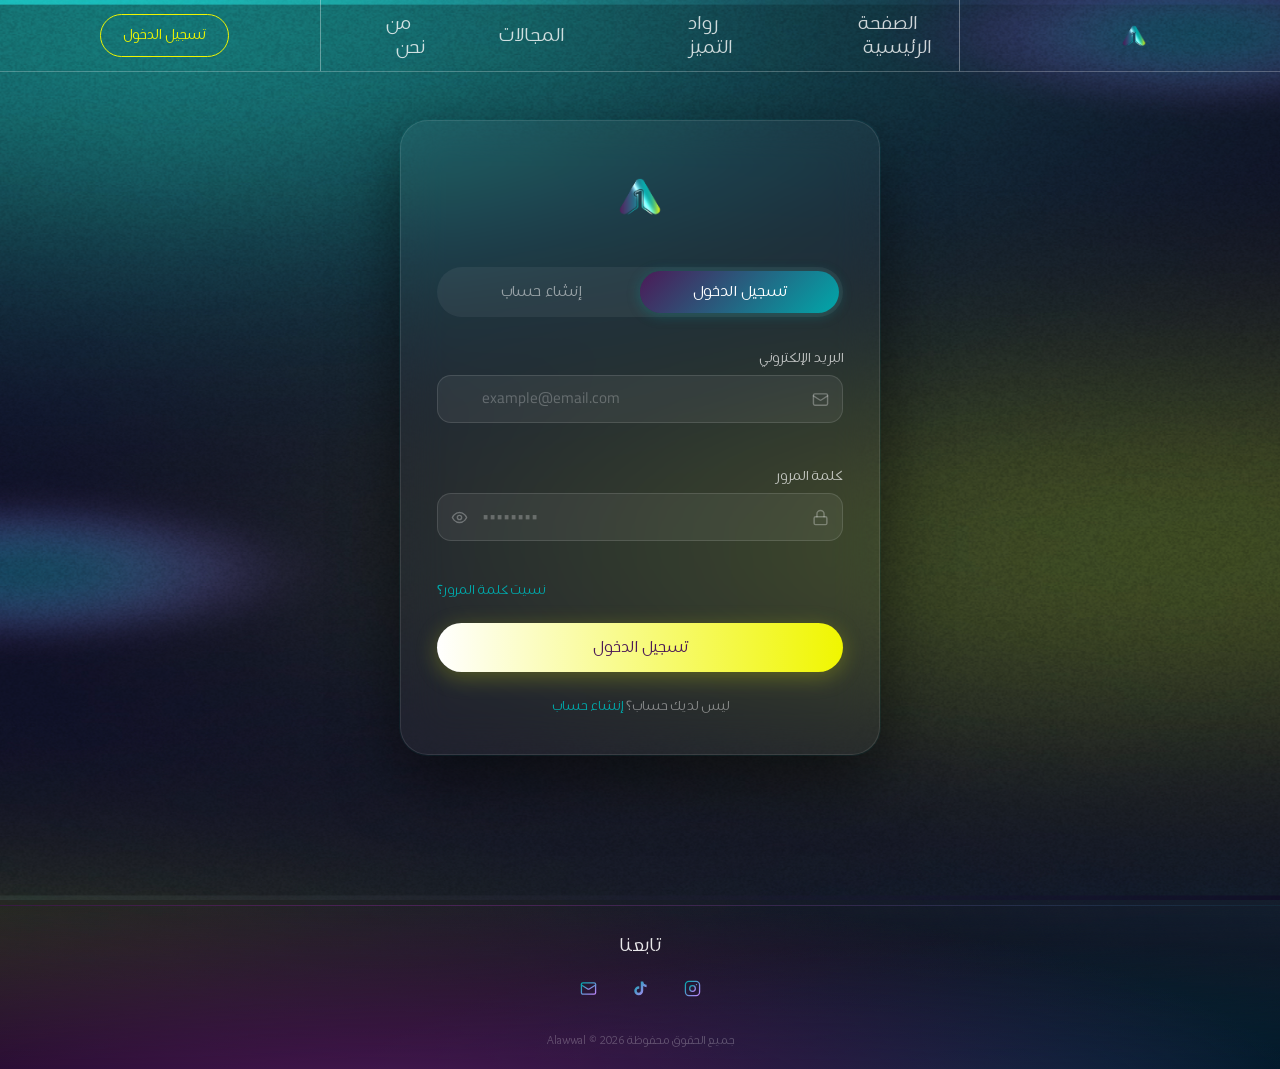
==== commit becd1a0a: "Change all index page - add members acc - add new images" ====
--- a/auth.html
+++ b/auth.html
@@ -22,8 +22,11 @@
     <li><a href="index.html#pioneers-sec">رواد التميز</a></li>
     <li><a href="index.html#fields-sec">المجالات</a></li>
     <li><a href="index.html#team-sec">من نحن</a></li>
+    <li class="mobile-auth"><a href="auth.html" class="btn-login" id="loginBtnMobile" style="border-color:var(--Y);color:var(--Y);">تسجيل الدخول</a></li>
+    <li class="mobile-auth-welcome" id="mobileUserWelcome" style="display:none;"><span>مرحباً <span id="mobileUserName"></span></span> <button class="logout-btn" onclick="logout()">خروج</button></li>
   </ul>
-  <a href="auth.html" class="btn-login" style="border-color:var(--Y);color:var(--Y);">تسجيل الدخول</a>
+  <a href="auth.html" class="btn-login" id="loginBtn" style="border-color:var(--Y);color:var(--Y);">تسجيل الدخول</a>
+  <span class="user-welcome" id="userWelcome" style="display:none;">مرحباً <span id="userName"></span> <button class="logout-btn" onclick="logout()">خروج</button></span>
   <div class="burger" id="burger"><span></span><span></span><span></span></div>
 </header>
 
@@ -187,18 +190,56 @@
 <!-- ══════════ FOOTER ══════════ -->
 <footer class="footer">
   <div class="footer-inner">
-    <div class="footer-logo">
-      <img class="logo-img" src="assets/logo.png" alt="منصة الأول" style="height:46px;">
-    </div>
+
+    <p class="footer-follow">تابعنا</p>
+
     <div class="footer-socials">
-      <a href="#" class="soc-link" title="Instagram" aria-label="Instagram">
-        <svg width="19" height="19" viewBox="0 0 24 24" fill="currentColor"><path d="M12 2.163c3.204 0 3.584.012 4.85.07 3.252.148 4.771 1.691 4.919 4.919.058 1.265.069 1.645.069 4.849 0 3.205-.012 3.584-.069 4.849-.149 3.225-1.664 4.771-4.919 4.919-1.266.058-1.644.07-4.85.07-3.204 0-3.584-.012-4.849-.07-3.26-.149-4.771-1.699-4.919-4.92-.058-1.265-.07-1.644-.07-4.849 0-3.204.013-3.583.07-4.849.149-3.227 1.664-4.771 4.919-4.919 1.266-.057 1.645-.069 4.849-.069zM12 0C8.741 0 8.333.014 7.053.072 2.695.272.273 2.69.073 7.052.014 8.333 0 8.741 0 12c0 3.259.014 3.668.072 4.948.2 4.358 2.618 6.78 6.98 6.98C8.333 23.986 8.741 24 12 24c3.259 0 3.668-.014 4.948-.072 4.354-.2 6.782-2.618 6.979-6.98.059-1.28.073-1.689.073-4.948 0-3.259-.014-3.667-.072-4.947-.196-4.354-2.617-6.78-6.979-6.98C15.668.014 15.259 0 12 0zm0 5.838a6.162 6.162 0 100 12.324 6.162 6.162 0 000-12.324zM12 16a4 4 0 110-8 4 4 0 010 8zm6.406-11.845a1.44 1.44 0 100 2.881 1.44 1.44 0 000-2.881z"/></svg>
+
+      <!-- Instagram -->
+      <a href="https://www.instagram.com/1alawal.sa?igsh=a3ZuaTF3bDF0ZXcw" class="soc-link" title="Instagram" aria-label="Instagram">
+        <svg width="22" height="22" viewBox="0 0 24 24" fill="none" stroke="url(#ig)" stroke-width="1.8" stroke-linecap="round" stroke-linejoin="round">
+          <defs>
+            <linearGradient id="ig" x1="0%" y1="0%" x2="100%" y2="100%">
+              <stop offset="0%" stop-color="#00a8aa"/>
+              <stop offset="100%" stop-color="#c084fc"/>
+            </linearGradient>
+          </defs>
+          <rect x="2" y="2" width="20" height="20" rx="5"/>
+          <circle cx="12" cy="12" r="4"/>
+          <circle cx="17.5" cy="6.5" r="1" fill="url(#ig)" stroke="none"/>
+        </svg>
       </a>
+
+      <!-- TikTok -->
       <a href="#" class="soc-link" title="TikTok" aria-label="TikTok">
-        <svg width="19" height="19" viewBox="0 0 24 24" fill="currentColor"><path d="M19.59 6.69a4.83 4.83 0 01-3.77-4.25V2h-3.45v13.67a2.89 2.89 0 01-2.88 2.5 2.89 2.89 0 01-2.89-2.89 2.89 2.89 0 012.89-2.89c.28 0 .54.04.79.1V9.01a6.34 6.34 0 00-.79-.05 6.34 6.34 0 00-6.34 6.34 6.34 6.34 0 006.34 6.34 6.34 6.34 0 006.34-6.34V8.53a8.15 8.15 0 004.77 1.53V6.6a4.85 4.85 0 01-1-.09z"/></svg>
+        <svg width="22" height="22" viewBox="0 0 24 24" fill="url(#tt)">
+          <defs>
+            <linearGradient id="tt" x1="0%" y1="0%" x2="100%" y2="100%">
+              <stop offset="0%" stop-color="#00a8aa"/>
+              <stop offset="100%" stop-color="#c084fc"/>
+            </linearGradient>
+          </defs>
+          <path d="M19.59 6.69a4.83 4.83 0 01-3.77-4.25V2h-3.45v13.67a2.89 2.89 0 01-2.88 2.5 2.89 2.89 0 01-2.89-2.89 2.89 2.89 0 012.89-2.89c.28 0 .54.04.79.1V9.01a6.34 6.34 0 00-.79-.05 6.34 6.34 0 00-6.34 6.34 6.34 6.34 0 006.34 6.34 6.34 6.34 0 006.34-6.34V8.53a8.15 8.15 0 004.77 1.53V6.6a4.85 4.85 0 01-1-.09z"/>
+        </svg>
       </a>
-    </div>
-    <div class="footer-copy">جميع الحقوق محفوظة لمنصة الأول &copy; 2025</div>
+
+      <!-- Email -->
+      <a href="alawal.l2026@gmail.com" class="soc-link" title="البريد الإلكتروني" aria-label="Email">
+        <svg width="22" height="22" viewBox="0 0 24 24" fill="none" stroke="url(#em)" stroke-width="1.8" stroke-linecap="round" stroke-linejoin="round">
+          <defs>
+            <linearGradient id="em" x1="0%" y1="0%" x2="100%" y2="100%">
+              <stop offset="0%" stop-color="#00a8aa"/>
+              <stop offset="100%" stop-color="#c084fc"/>
+            </linearGradient>
+          </defs>
+          <rect x="2" y="4" width="20" height="16" rx="2"/>
+          <path d="m22 7-8.97 5.7a1.94 1.94 0 0 1-2.06 0L2 7"/>
+        </svg>
+      </a>
+
+    </div>
+
+    <div class="footer-copy">جميع الحقوق محفوظة Alawwal &copy; 2026</div>
   </div>
 </footer>
 
--- a/styles.css
+++ b/styles.css
@@ -1,5 +1,5 @@
 /* ============================================================
-   منصة الأول v2 — Dark Theme (matching mockup)
+   منصة الأول v3 
    ============================================================ */
 @font-face {
   font-family: 'Sukar';
@@ -76,13 +76,12 @@
 .logo{
   display:flex;
   align-items:center;
-  gap:5px;
   flex-shrink:0;
-  padding:0 28px;
+  padding:0 30px;
   margin-right:100px; /* يزيد المسافة من اليمين → يدفه يسار */
 }
 
-.logo-img{height:110px;width:auto;mix-blend-mode:screen;}
+.logo-img{height:40px;width:auto;mix-blend-mode:screen;}
 
 
 /* Nav */
@@ -108,6 +107,37 @@
 }
 .btn-login:hover{background:var(--T);color:#fff;}
 
+/* User welcome */
+.user-welcome{
+  display:flex;align-items:center;
+  font-size:.9rem;font-weight:600;padding:0 22px;
+  border-radius:var(--r50);flex-shrink:0;
+  margin:14px 28px;
+  margin-left: 100px;
+  color: var(--Y);
+}
+.user-welcome span{color:#fff;margin-right:4px;}
+.logout-btn{
+  background:transparent;
+  border:1px solid rgba(255,255,255,.3);
+  color:rgba(255,255,255,.7);
+  font-size:.75rem;
+  padding:4px 12px;
+  border-radius:20px;
+  margin-right:10px;
+  cursor:pointer;
+  transition:var(--tr);
+}
+.logout-btn:hover{
+  background:rgba(255,255,255,.1);
+  border-color:rgba(255,255,255,.5);
+  color:#fff;
+}
+
+/* Mobile auth buttons - hidden by default */
+.mobile-auth{display:none;}
+.mobile-auth-welcome{display:none;}
+
 /* Hamburger */
 .burger{display:none;flex-direction:column;gap:5px;cursor:pointer;z-index:1001;}
 .burger span{width:24px;height:2.5px;background:#fff;border-radius:2px;transition:var(--tr);}
@@ -140,18 +170,19 @@
   -webkit-background-clip:text;-webkit-text-fill-color:transparent;background-clip:text;
 }
 .hero p{
-  font-size:1rem;color:rgba(255,255,255,.62);line-height:1.85;
+  font-size:1.1rem;color:rgba(255,255,255,.62);line-height:1.85;
   margin-bottom:36px;max-width:540px;margin-left:auto;margin-right:auto;
 }
 .hero-btns{display:flex;gap:14px;justify-content:center;flex-wrap:wrap;}
 
 .btn-Y{ /* white → yellow gradient fill */
   display:inline-block;
-  padding:13px 32px;
+  padding:18px 40px;
+  min-width:220px;
   border-radius:var(--r50);
-  background:linear-gradient(90deg, #ffffff 0%, var(--Y) 100%);
+  background:linear-gradient(90deg, #c1bcbc 0%, var(--Y) 100%);
   color:var(--P);
-  font-weight:700;
+  font-weight:800;
   font-size:.97rem;
   box-shadow:0 5px 22px rgba(191, 194, 51, 0.35);
   transition:var(--tr);
@@ -160,14 +191,22 @@
 .btn-Y:hover{transform:translateY(-3px);box-shadow:0 10px 32px rgba(240,246,0,.55);}
 
 .btn-T{ /* gradient border teal → white + white text */
-  display:inline-block;padding:13px 32px;border-radius:var(--r50);
-  background:transparent;color:#fff;font-weight:700;font-size:.97rem;
+  display:inline-block;
+  padding:18px 30px;
+  border-radius:var(--r50);
+  background:transparent;
+  color:#fff;
+  font-weight:700;
+  font-size:.97rem;
   border:none;position:relative;transition:var(--tr);
 }
 .btn-T::before{
-  content:'';position:absolute;inset:0;border-radius:var(--r50);
-  padding:2px;
-  background:linear-gradient(90deg, var(--T) 0%, #ffffff 100%);
+  content:'';
+  position:absolute;
+  inset:0;
+  border-radius:var(--r50);
+  padding:1.5px;
+  background:linear-gradient(90deg,  #ffffff 0%, var(--Y) 100%);
   -webkit-mask:linear-gradient(#fff 0 0) content-box, linear-gradient(#fff 0 0);
   -webkit-mask-composite:destination-out;
   mask:linear-gradient(#fff 0 0) content-box, linear-gradient(#fff 0 0);
@@ -197,24 +236,35 @@
 
 /* ════════════════════ TICKER / MARQUEE ════════════════════ */
 .ticker{
-  background:rgba(0,0,0,.35);
-  border-top: 1px solid rgba(255,255,255,.08);
+
+  background-image:url("assets/خلفية شريط العبارات.png");
+  background-size:cover;      /* يغطي كامل الشريط */
+  background-position:center; /* توسيط الصورة */
+  background-repeat:no-repeat;
+
+  border-top:1px solid rgba(255,255,255,.08);
   border-bottom:1px solid rgba(255,255,255,.08);
-  padding:15px 0;overflow:hidden;white-space:nowrap;
-  direction:ltr; /* يجعل الـ overflow يكون من اليمين → لا فراغ */
-}
+
+  padding:15px 0;
+  overflow:hidden;
+  white-space:nowrap;
+  direction:ltr;
+}
+
 .ticker-track{
   display:flex;
+  align-items:center; /* توسيط الكل بنفس السطر */
+  gap:2px;
   direction:ltr;
   animation:marqueeRTL 28s linear infinite;
   will-change:transform;
 }
 .ticker-text{
-  font-weight:700;font-size:.9rem;color:#fff;
+  font-weight:700;font-size:1rem;color:#fff;
   white-space:nowrap;flex-shrink:0;
 }
 .ticker-logo{
-  height:22px;width:auto;
+  height:40px;width:auto;
   mix-blend-mode:screen;opacity:.9;
   flex-shrink:0;
   margin:0 28px; /* مسافة متساوية من اليمين واليسار */
@@ -223,10 +273,12 @@
 
 
 /* ════════════════════ SECTION BASE ════════════════════ */
-.sec{padding:75px 5%;}
+.sec{
+margin-top: 90px;}
+
 .sec-ttl{text-align:center;margin-bottom:52px;}
 .sec-ttl h2{
-  font-size:clamp(1.7rem,3.5vw,2.6rem);font-weight:900;color:#fff;
+  font-size:clamp(3.5rem,3.5vw,2.6rem);font-weight:900;color:#fff;
   display:inline-block;position:relative;margin-bottom:8px;
 }
 .sec-ttl h2::after{
@@ -241,7 +293,6 @@
 /* ════════════════════ FIELDS (مجالات) ════════════════════ */
 .fields-sec{
   background: url('assets/خلفية المجالات.jpg') center/cover no-repeat;
-  padding: 60px 5% 70px;
 }
 
 /* المجالات.png خلفية للـ row كاملاً — الكروت تتوزع فوقها */
@@ -249,7 +300,7 @@
   display:flex;
   justify-content:space-around;
   align-items:center;
-  max-width:1140px;
+  max-width:2000px;
   margin:0 auto;
   padding: 72px 5% 52px;
   gap:0;
@@ -282,21 +333,43 @@
 }
 
 /* ════════════════════ PLATFORM ABOUT ════════════════════ */
-.platform-sec{
-  background:transparent;
+.platform-inner{
+  max-width:1000px;
+  margin:0 auto;
+  text-align:right;
+  direction:rtl;
+}
+
+.platform-sec .sec-ttl{
+  text-align:right;
+   padding-top: 15px;
+}
+
+.platform-sec .sec-ttl h2{
+  color:#fff;
+  display:inline-block;
   position:relative;
-}
-.platform-inner{max-width:700px;margin:0 auto;text-align:center;}
-.platform-sec .sec-ttl h2{color:#fff;}
-.platform-sec .sec-ttl h2::after{display:none;}
+  padding-bottom:10px;
+}
+
+/* الخط تحت العنوان */
+.platform-sec .sec-ttl h2::after{
+  position:absolute;
+  width:280px;
+  height:2px;
+  background:rgba(0,168,170,.8);
+  border-radius:2px;
+}
+
 .platform-sec p{
-  color:rgba(255,255,255,.65);font-size:1rem;line-height:1.95;
+  color:rgba(255,255,255,.65);
+  font-size:1.4rem;
+  line-height:2;
+  text-align:right;
 }
 
 /* ════════════════════ TEAM SECTION ════════════════════ */
-.team-sec{
-  padding:75px 5%;
-}
+
 .team-grid{
   display:grid;
   grid-template-columns:repeat(5,1fr);
@@ -348,6 +421,35 @@
 }
 @media(max-width:640px){
   .team-grid{grid-template-columns:repeat(2,1fr);}
+}
+
+.team-social{
+  display:flex;
+  gap:10px;
+  margin-top:6px;
+}
+
+.team-icon{
+  width:28px;
+  height:28px;
+  display:flex;
+  align-items:center;
+  justify-content:center;
+  border-radius:50%;
+  background:rgba(255,255,255,.06);
+  border:1px solid rgba(255,255,255,.12);
+  transition:.3s ease;
+}
+
+.team-icon svg{
+  width:14px;
+  height:14px;
+}
+
+.team-icon:hover{
+  transform:translateY(-3px);
+  border-color:rgba(0,168,170,.6);
+  background:rgba(0,168,170,.12);
 }
 
 /* ════════════════════ FOOTER ════════════════════ */
@@ -360,6 +462,7 @@
   border-top:1px solid rgba(255,255,255,.06);
   position:relative;
   z-index:2;
+  margin-top: 90px;
 }
 .footer-inner{
   max-width:1100px;margin:0 auto;
@@ -367,15 +470,13 @@
   text-align:center;
 }
 .footer-follow{
-  font-size:.82rem;font-weight:600;
-  color:rgba(255,255,255,.5);
+  font-size:1.2rem;font-weight:600;
+  color:rgba(255, 255, 255, 0.904);
   letter-spacing:.4px;
 }
 .footer-socials{display:flex;gap:12px;align-items:center;}
 .soc-link{
-  width:36px;height:36px;border-radius:50%;
-  background:rgba(255,255,255,.05);
-  border:1px solid rgba(255,255,255,.1);
+  width:40px;height:36px;border-radius:50%;
   display:flex;align-items:center;justify-content:center;
   transition:var(--tr);
 }
@@ -386,7 +487,10 @@
   transform:translateY(-3px);
   box-shadow:0 4px 14px rgba(0,168,170,.2);
 }
-.footer-copy{color:rgba(255,255,255,.25);font-size:.75rem;}
+.footer-copy{
+  margin-top: 10px;
+  color:rgba(255,255,255,.25);
+  font-size:.75rem;}
 
 /* ════════════════════ ANIMATION SECTION ════════════════════ */
 .anim-sec{
@@ -800,6 +904,11 @@
   .logo{border-left:none;padding:0;}
   .nav{display:none;position:static;transform:none;border:none;height:auto;padding:0;}
   .btn-login{display:none;}
+  .user-welcome{display:none;}
+  .mobile-auth{display:block !important;}
+  .mobile-auth-welcome{display:flex !important;align-items:center;gap:10px;margin-top:15px;}
+  .mobile-auth-welcome span{color:#fff;font-size:.9rem;}
+  .mobile-auth-welcome .logout-btn{margin-right:10px;}
   .burger{display:flex;}
   .nav.open{
     display:flex;flex-direction:column;position:fixed;inset:0;
@@ -864,7 +973,7 @@
 /* الصور أكبر */
 .item img{
   width:100%;
-  height:340px;
+  height:400px;
   object-fit:contain;
   object-position:top;
   display:block;
@@ -882,33 +991,45 @@
 /* ━━━ الأسهم ━━━ */
 .nav-btn{
   position:absolute;
-  top:42%;
+  top:30%;
   transform:translateY(-50%);
-  width:58px;
-  height:58px;
-  border-radius:50%;
-  border:1px solid rgba(255,255,255,.25);
-  background:rgba(255,255,255,.08);
-  color:#fff;
-  font-size:24px;
+
+  width:72px;
+  height:72px;
+
+  border:none;
+  background-color:transparent;
+
   cursor:pointer;
+
   display:flex;
   align-items:center;
   justify-content:center;
+
   z-index:10;
-  transition:all .3s ease;
-  backdrop-filter: blur(6px);
-}
-
+  transition:transform .3s ease;
+
+  background-size:contain;
+  background-position:center;
+  background-repeat:no-repeat;
+}
+
+/* hover */
 .nav-btn:hover{
-  background:var(--T);
-  border-color:var(--T);
   transform:translateY(-50%) scale(1.08);
 }
 
-/* مواقع الأسهم */
-.nav-btn.prev{ right:calc(50% + 520px); }
-.nav-btn.next{ left:calc(50% + 520px); }
+/* سهم اليمين */
+.nav-btn.next{
+  left:calc(50% + 560px);
+  background-image:url("assets/يمين.png");
+}
+
+/* سهم اليسار */
+.nav-btn.prev{
+  right:calc(50% + 560px);
+  background-image:url("assets/يسار.png");
+}
 
 /* ════════════════════ RESPONSIVE ════════════════════ */
 
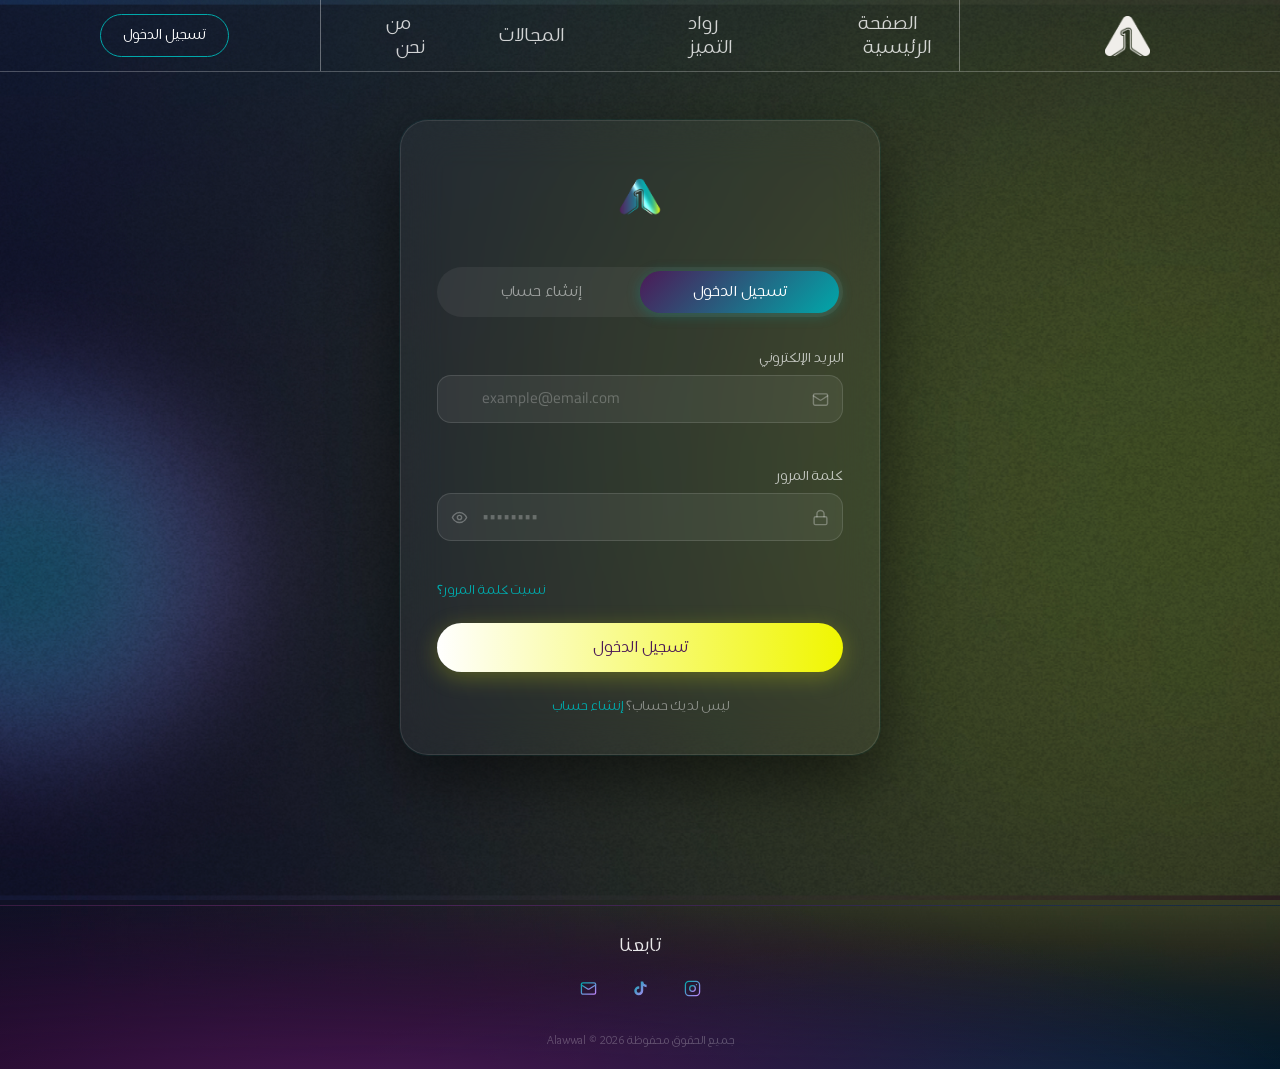
==== commit bc013472: "add new vid and change login page" ====
--- a/auth.html
+++ b/auth.html
@@ -10,22 +10,19 @@
 </head>
 <body>
 
-<div class="page-glass" aria-hidden="true"></div>
+<div class="page-glass2" aria-hidden="true"></div>
 
 <!-- ══════════ HEADER ══════════ -->
 <header class="hdr" id="hdr">
-  <a href="index.html" class="logo">
-    <img class="logo-img" src="assets/logo.png" alt="منصة الأول">
-  </a>
+  <a href="index.html" class="logo"> <img class="logo-img" src="assets/شعار ابيض (1).png" alt="منصة الأول"> </a>
+  
   <ul class="nav" id="mainNav">
     <li><a href="index.html">الصفحة الرئيسية</a></li>
-    <li><a href="index.html#pioneers-sec">رواد التميز</a></li>
-    <li><a href="index.html#fields-sec">المجالات</a></li>
-    <li><a href="index.html#team-sec">من نحن</a></li>
-    <li class="mobile-auth"><a href="auth.html" class="btn-login" id="loginBtnMobile" style="border-color:var(--Y);color:var(--Y);">تسجيل الدخول</a></li>
-    <li class="mobile-auth-welcome" id="mobileUserWelcome" style="display:none;"><span>مرحباً <span id="mobileUserName"></span></span> <button class="logout-btn" onclick="logout()">خروج</button></li>
+    <li><a href="#pioneers-sec">رواد التميز</a></li>
+    <li><a href="#fields-sec">المجالات</a></li>
+    <li><a href="#about-sec">من نحن</a></li>
   </ul>
-  <a href="auth.html" class="btn-login" id="loginBtn" style="border-color:var(--Y);color:var(--Y);">تسجيل الدخول</a>
+  <a href="auth.html" class="btn-login" id="loginBtn">تسجيل الدخول</a>
   <span class="user-welcome" id="userWelcome" style="display:none;">مرحباً <span id="userName"></span> <button class="logout-btn" onclick="logout()">خروج</button></span>
   <div class="burger" id="burger"><span></span><span></span><span></span></div>
 </header>
--- a/styles.css
+++ b/styles.css
@@ -8,7 +8,7 @@
   font-style: normal;
   font-display: swap;
 }
-@import url('https://fonts.googleapis.com/css2?family=Cairo:wght@300;400;600;700;900&display=swap');
+
 
 :root {
   --Y:  #f0f600;   /* yellow */
@@ -34,12 +34,20 @@
 
 /* ── Page-wide glass overlay ── */
 .page-glass{
-  position:fixed;inset:0;z-index:1;
+  position:absolute;
+  top:0;
+  left:0;
+  right:0;
+
+  height:calc(100vh - 52px); /* ينتهي قبل شريط العبارات */
+
+  z-index:1;
   background:url('assets/افكت قلاسي .png') center/cover no-repeat;
   mix-blend-mode:overlay;
   opacity:1;
   pointer-events:none;
 }
+
 img{max-width:100%;display:block;}
 a{text-decoration:none;color:inherit;}
 button{font-family:var(--font);cursor:pointer;border:none;}
@@ -145,6 +153,86 @@
 .burger.open span:nth-child(2){opacity:0;}
 .burger.open span:nth-child(3){transform:rotate(-45deg) translate(5px,-5px);}
 
+@media (max-width: 1024px){
+  .nav{
+    gap:15px;
+  }
+
+  .nav a{
+    font-size:0.9rem;
+  }
+}
+
+@media (max-width: 768px){
+
+  .hdr{
+    flex-wrap:wrap;
+    height:auto;
+    padding:10px 15px;
+  }
+
+  /* إخفاء nav الافتراضي */
+  .nav{
+    position:static;
+    transform:none;
+
+    width:100%;
+    flex-direction:column;
+    gap:10px;
+
+    border:none;
+    margin-top:10px;
+
+    display:none; /* مهم */
+  }
+
+  /* لما تفتح القائمة */
+  .hdr.open .nav{
+    display:flex;
+  }
+
+  .nav a{
+    width:100%;
+    text-align:center;
+    padding:10px;
+    background:rgba(255,255,255,.05);
+  }
+
+  /* زر الهامبرغر يظهر */
+  .burger{
+    display:flex;
+  }
+
+  .btn-login,
+  .user-welcome{
+    display:none;
+  }
+}
+
+/* إخفاء عناصر الموبايل على الديسكتوب دائماً */
+.mobile-auth,
+.mobile-auth-welcome {
+    display: none !important;
+}
+
+@media (max-width: 768px) {
+    /* على الموبايل نسمح لـ JS يتحكم فيها */
+    .mobile-auth {
+        display: block !important;
+    }
+}
+
+@media (max-width: 768px) {
+    .btn-login,
+    .user-welcome {
+        display: flex !important; /* اعرضها داخل الـ nav المفتوح */
+        margin: 0;
+        width: 100%;
+        justify-content: center;
+    }
+}
+
+
 /* ════════════════════ HERO ════════════════════ */
 .hero{
   position:relative;overflow:hidden;
@@ -180,7 +268,7 @@
   padding:18px 40px;
   min-width:220px;
   border-radius:var(--r50);
-  background:linear-gradient(90deg, #c1bcbc 0%, var(--Y) 100%);
+  background:linear-gradient(90deg, #ece6e6 0%, var(--Y) 100%);
   color:var(--P);
   font-weight:800;
   font-size:.97rem;
@@ -530,7 +618,11 @@
   min-height:100vh;
   background:transparent;
   display:flex;align-items:center;justify-content:center;
-  padding:100px 20px 60px;
+  padding:10px 20px 60px;
+  background-image: url(assets/خلفية\ \ \(1\).png);
+  background-size: cover;
+  background-position:center;
+  background-repeat:no-repeat;
 }
 .quiz-wrap{
   max-width:1100px;width:100%;
@@ -598,7 +690,6 @@
   justify-content:center;
   padding-top:40px;
   position:relative;
-  font-family:'Cairo',sans-serif;
 }
 
 /* Glass */
@@ -657,7 +748,7 @@
   transform:translate(-50%,-50%);
   font-weight:900;
   font-size:34px;
-  color:#f0f600;
+  color:#ffffff;
 }
 
 /* Text */
--- a/auth.css
+++ b/auth.css
@@ -1,6 +1,13 @@
 /* ============================================================
    منصة الأول — Auth Page (Login / Sign Up)
    ============================================================ */
+
+body {
+  background: url('assets/خلفية الصفحة.jpg') no-repeat center center fixed;
+  background-size: cover;
+  color: #fff;
+  overflow-x: hidden;
+}
 
 /* ══ Page layout ══ */
 .auth-pg {
@@ -11,6 +18,16 @@
   align-items: center;
   justify-content: center;
   padding: 48px 20px 60px;
+}
+
+.page-glass2{
+  position:fixed;
+  inset:0;
+  z-index:1;
+  background:url('assets/افكت قلاسي .png') center/cover no-repeat;
+  mix-blend-mode:overlay;
+  opacity:1;
+  pointer-events:none;
 }
 
 /* ══ Card ══ */
